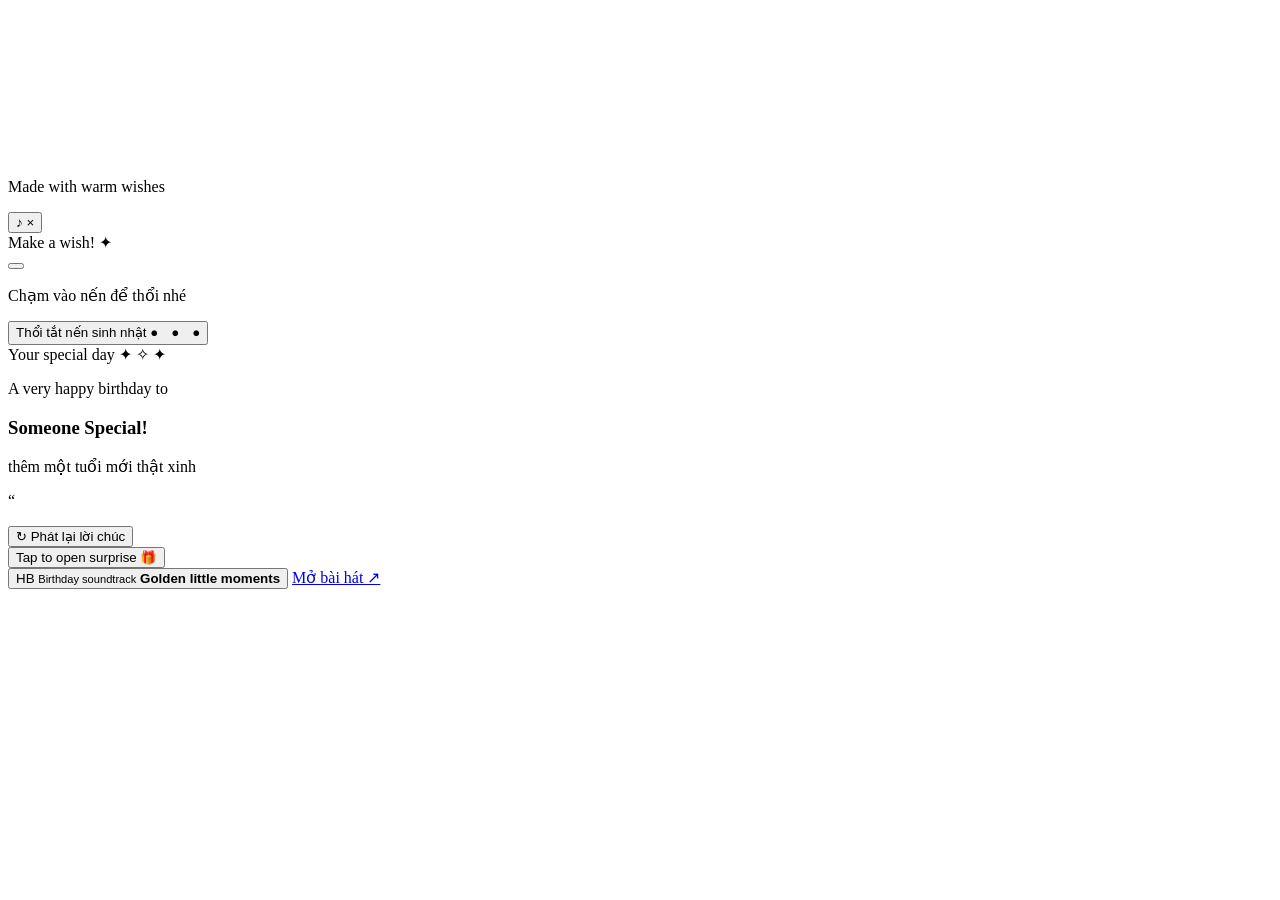
==== birthday.html @ 2ec8ee48 "feat: add configurable birthday card shell" ====
<!DOCTYPE html>
<html lang="vi">
<head>
  <meta charset="UTF-8">
  <meta name="viewport" content="width=device-width, initial-scale=1.0">
  <meta name="theme-color" content="#fff3d6">
  <meta name="description" content="Một tấm thiệp sinh nhật tương tác dành cho người thật đặc biệt.">
  <title>A little birthday magic</title>
  <link rel="preconnect" href="https://fonts.googleapis.com">
  <link rel="preconnect" href="https://fonts.gstatic.com" crossorigin>
  <link href="https://fonts.googleapis.com/css2?family=Caveat:wght@500;600;700&family=Madimi+One&family=Outfit:wght@400;500;600;700&display=swap" rel="stylesheet">
  <link rel="stylesheet" href="birthday.css">
</head>
<body>
  <canvas id="celebration-canvas" aria-hidden="true"></canvas>

  <header class="page-tools" aria-label="Birthday card controls">
    <p class="tiny-note">Made with warm wishes</p>
    <button class="icon-button" id="sound-toggle" type="button" aria-label="Mute sounds" aria-pressed="false">
      <span class="sound-on" aria-hidden="true">♪</span>
      <span class="sound-off" aria-hidden="true">×</span>
    </button>
  </header>

  <main class="birthday-page" aria-labelledby="birthday-title">
    <article class="birthday-card" id="birthday-card">
      <section class="memory-lane" aria-label="Birthday memories">
        <div class="sticker-wrap" aria-hidden="true">
          <span class="retro-sticker">Make a wish!</span>
          <span class="sticker-spark">✦</span>
        </div>

        <button class="polaroid-stack" id="polaroid-stack" type="button" aria-label="Fan out the memory photos" aria-expanded="false"></button>

        <div class="cake-zone">
          <p class="cake-hint">Chạm vào nến để thổi nhé</p>
          <button class="cake-button" id="cake-button" type="button" aria-pressed="false">
            <span class="sr-only">Thổi tắt nến sinh nhật</span>
            <span class="cake" aria-hidden="true">
              <span class="candle"><span class="flame"></span><span class="smoke"></span></span>
              <span class="cake-top"><i></i><i></i><i></i><i></i><i></i></span>
              <span class="cake-base"><span class="cake-dots">●　●　●</span></span>
              <span class="cake-plate"></span>
            </span>
          </button>
        </div>
      </section>

      <section class="message-lane" aria-label="Birthday message">
        <div class="message-topline">
          <span class="date-chip" id="birthday-date">Your special day</span>
          <span class="mini-stars" aria-hidden="true">✦ ✧ ✦</span>
        </div>

        <header class="birthday-heading">
          <p class="birthday-kicker">A very happy birthday to</p>
          <h1 id="birthday-title"><span id="recipient-name">Someone Special</span><span class="title-burst" aria-hidden="true">!</span></h1>
          <p class="birthday-meta" id="birthday-meta">thêm một tuổi mới thật xinh</p>
        </header>

        <section class="wish-box" aria-label="Birthday wish">
          <span class="quote-mark" aria-hidden="true">“</span>
          <p id="wish-text" aria-live="polite"></p>
          <button class="replay-button" id="replay-wish" type="button">
            <span aria-hidden="true">↻</span> Phát lại lời chúc
          </button>
        </section>

        <div class="party-actions">
          <button class="surprise-button" id="surprise-button" type="button">
            <span>Tap to open surprise</span>
            <span aria-hidden="true">🎁</span>
          </button>

          <section class="vinyl-player" aria-label="Birthday soundtrack">
            <button class="vinyl-button" id="vinyl-toggle" type="button" aria-label="Play birthday soundtrack" aria-pressed="false">
              <span class="vinyl" aria-hidden="true"><span class="vinyl-label">HB</span></span>
              <span class="track-info">
                <small>Birthday soundtrack</small>
                <strong id="music-title">Golden little moments</strong>
              </span>
              <span class="equalizer" aria-hidden="true"><i></i><i></i><i></i><i></i></span>
            </button>
            <a class="music-link" id="music-link" href="#" target="_blank" rel="noopener noreferrer">Mở bài hát ↗</a>
          </section>
        </div>
      </section>
    </article>
  </main>

  <dialog class="surprise-dialog" id="envelope-dialog" aria-labelledby="secret-title">
    <div class="dialog-shell">
      <button class="dialog-close" id="close-surprise" type="button" aria-label="Close surprise">×</button>
      <p class="dialog-kicker">A tiny secret for you</p>
      <h2 id="secret-title">Có thư gửi bạn nè!</h2>
      <button class="envelope" id="envelope" type="button" aria-expanded="false">
        <span class="envelope-back" aria-hidden="true"></span>
        <span class="letter">
          <strong>Dear you,</strong>
          <span id="secret-message"></span>
          <em>With all the warm wishes ♡</em>
        </span>
        <span class="envelope-front" aria-hidden="true"></span>
        <span class="envelope-flap" aria-hidden="true"></span>
        <span class="wax-seal" aria-hidden="true">♡</span>
      </button>
      <p class="envelope-hint">Chạm vào phong bì để mở thư</p>
    </div>
  </dialog>

  <noscript>Thiệp cần JavaScript để mở các điều bất ngờ.</noscript>
  <script type="module" src="birthday.js"></script>
</body>
</html>
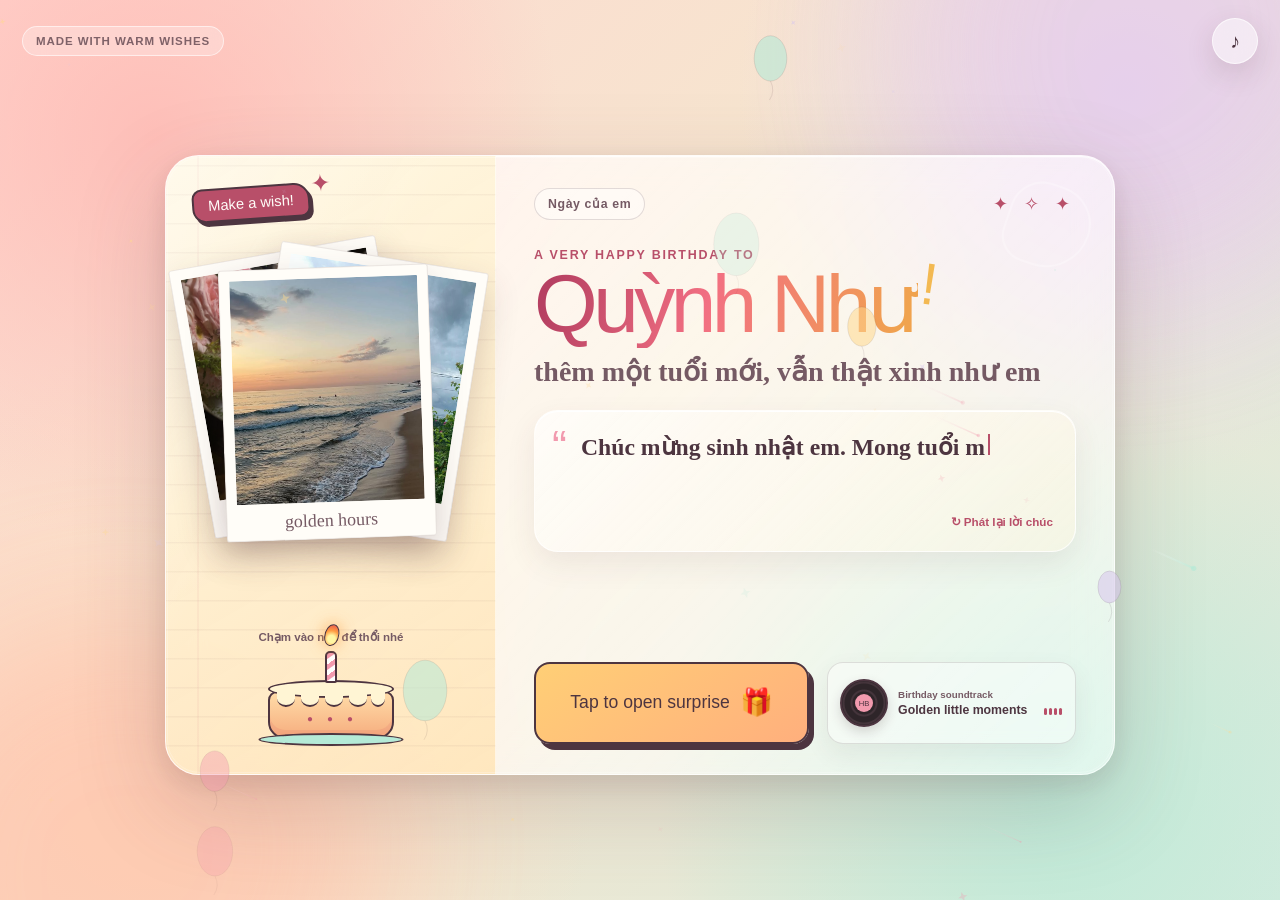
==== commit 1515dfc2: "feat: personalize birthday letter for Quynh Nhu" ====
--- a/birthday.html
+++ b/birthday.html
@@ -92,13 +92,13 @@
     <div class="dialog-shell">
       <button class="dialog-close" id="close-surprise" type="button" aria-label="Close surprise">×</button>
       <p class="dialog-kicker">A tiny secret for you</p>
-      <h2 id="secret-title">Có thư gửi bạn nè!</h2>
+      <h2 id="secret-title">Có thư anh gửi em nè!</h2>
       <button class="envelope" id="envelope" type="button" aria-expanded="false">
         <span class="envelope-back" aria-hidden="true"></span>
         <span class="letter">
-          <strong>Dear you,</strong>
+          <strong id="letter-greeting">Quỳnh Như à,</strong>
           <span id="secret-message"></span>
-          <em>With all the warm wishes ♡</em>
+          <em id="sender-signature">Thương em, GQuoc ♡</em>
         </span>
         <span class="envelope-front" aria-hidden="true"></span>
         <span class="envelope-flap" aria-hidden="true"></span>
--- a/birthday.css
+++ b/birthday.css
@@ -0,0 +1,1271 @@
+/* Astryx-inspired semantic roles, tuned to a Cultured Butter material language. */
+:root {
+  color-scheme: light;
+  --color-canvas: #fff4df;
+  --color-surface: #fff9ef;
+  --color-surface-strong: #fffdf8;
+  --color-butter: #ffd88d;
+  --color-butter-deep: #f3b952;
+  --color-apricot: #ffb787;
+  --color-strawberry: #f29aae;
+  --color-berry: #b84f69;
+  --color-lavender: #d9c9ec;
+  --color-mint: #b5ead7;
+  --color-cocoa: #4d3540;
+  --color-cocoa-soft: #755a64;
+  --color-glass: rgb(255 255 255 / 42%);
+  --color-line: rgb(255 255 255 / 66%);
+  --shadow-card: 0 30px 90px rgb(103 68 73 / 22%), 0 8px 24px rgb(87 56 63 / 12%);
+  --shadow-comic: 5px 6px 0 var(--color-cocoa);
+  --radius-card: 34px;
+  --radius-panel: 24px;
+  --radius-control: 16px;
+  --font-display: 'Madimi One', 'Trebuchet MS', sans-serif;
+  --font-body: 'Outfit', 'Trebuchet MS', sans-serif;
+  --font-hand: 'Caveat', 'Segoe Print', cursive;
+}
+
+* {
+  box-sizing: border-box;
+}
+
+html {
+  min-width: 320px;
+  min-height: 100%;
+}
+
+body {
+  min-width: 320px;
+  min-height: 100dvh;
+  margin: 0;
+  overflow-x: hidden;
+  color: var(--color-cocoa);
+  font-family: var(--font-body);
+  background:
+    radial-gradient(circle at 12% 15%, rgb(255 183 178 / 78%), transparent 30%),
+    radial-gradient(circle at 88% 10%, rgb(226 212 240 / 88%), transparent 28%),
+    radial-gradient(circle at 82% 88%, rgb(181 234 215 / 78%), transparent 30%),
+    radial-gradient(circle at 12% 88%, rgb(255 218 193 / 96%), transparent 32%),
+    linear-gradient(135deg, #ffd7d0, #f5e7cf 48%, #d8ebdf);
+  background-attachment: fixed;
+}
+
+body::before,
+body::after {
+  content: '';
+  position: fixed;
+  z-index: -2;
+  width: 40vw;
+  aspect-ratio: 1;
+  border-radius: 48% 52% 60% 40% / 48% 42% 58% 52%;
+  filter: blur(70px);
+  opacity: .45;
+  pointer-events: none;
+  animation: aurora-drift 16s ease-in-out infinite alternate;
+}
+
+body::before {
+  top: -16vw;
+  right: -10vw;
+  background: #e8c8ea;
+}
+
+body::after {
+  bottom: -18vw;
+  left: -10vw;
+  background: #ffb8a1;
+  animation-delay: -7s;
+}
+
+button,
+a {
+  -webkit-tap-highlight-color: transparent;
+}
+
+button {
+  color: inherit;
+  font: inherit;
+}
+
+button:focus-visible,
+a:focus-visible {
+  outline: 3px solid var(--color-berry);
+  outline-offset: 4px;
+}
+
+.sr-only {
+  position: absolute;
+  width: 1px;
+  height: 1px;
+  padding: 0;
+  margin: -1px;
+  overflow: hidden;
+  clip: rect(0, 0, 0, 0);
+  white-space: nowrap;
+  border: 0;
+}
+
+#celebration-canvas {
+  position: fixed;
+  inset: 0;
+  z-index: 5;
+  width: 100%;
+  height: 100%;
+  pointer-events: none;
+}
+
+.page-tools {
+  position: fixed;
+  top: max(18px, env(safe-area-inset-top));
+  right: max(22px, env(safe-area-inset-right));
+  left: max(22px, env(safe-area-inset-left));
+  z-index: 10;
+  display: flex;
+  align-items: center;
+  justify-content: space-between;
+  pointer-events: none;
+}
+
+.tiny-note {
+  margin: 0;
+  padding: 8px 13px;
+  border: 1px solid rgb(255 255 255 / 58%);
+  border-radius: 999px;
+  color: rgb(77 53 64 / 72%);
+  font-size: .72rem;
+  font-weight: 700;
+  letter-spacing: .08em;
+  text-transform: uppercase;
+  background: rgb(255 255 255 / 26%);
+  backdrop-filter: blur(12px);
+}
+
+.icon-button {
+  position: relative;
+  display: grid;
+  width: 46px;
+  height: 46px;
+  padding: 0;
+  border: 1px solid rgb(255 255 255 / 68%);
+  border-radius: 50%;
+  place-items: center;
+  color: var(--color-cocoa);
+  font-family: var(--font-display);
+  font-size: 1.25rem;
+  cursor: pointer;
+  pointer-events: auto;
+  background: rgb(255 255 255 / 50%);
+  box-shadow: 0 10px 28px rgb(85 54 61 / 15%);
+  backdrop-filter: blur(15px);
+  transition: transform .25s ease, background-color .25s ease;
+}
+
+.icon-button:hover {
+  transform: translateY(-2px) rotate(5deg);
+  background: rgb(255 255 255 / 72%);
+}
+
+.sound-off {
+  display: none;
+}
+
+.icon-button[aria-pressed='true'] .sound-on {
+  display: none;
+}
+
+.icon-button[aria-pressed='true'] .sound-off {
+  display: inline;
+}
+
+.birthday-page {
+  position: relative;
+  z-index: 2;
+  display: grid;
+  min-height: 100dvh;
+  padding: 76px 24px 46px;
+  place-items: center;
+  perspective: 1400px;
+}
+
+.birthday-card {
+  --tilt-x: 0deg;
+  --tilt-y: 0deg;
+  position: relative;
+  display: grid;
+  grid-template-columns: 330px minmax(0, 1fr);
+  width: min(950px, 100%);
+  min-height: 620px;
+  overflow: hidden;
+  border: 1px solid var(--color-line);
+  border-radius: var(--radius-card);
+  background:
+    linear-gradient(135deg, rgb(255 255 255 / 54%), rgb(255 255 255 / 22%)),
+    var(--color-glass);
+  box-shadow: var(--shadow-card), inset 0 1px 0 rgb(255 255 255 / 78%);
+  transform: rotateX(var(--tilt-x)) rotateY(var(--tilt-y));
+  transform-style: preserve-3d;
+  backdrop-filter: blur(18px) saturate(130%);
+  transition: transform .18s ease-out, box-shadow .3s ease;
+}
+
+.birthday-card::after {
+  content: '';
+  position: absolute;
+  inset: 1px;
+  z-index: 8;
+  border: 1px solid rgb(255 255 255 / 24%);
+  border-radius: calc(var(--radius-card) - 1px);
+  pointer-events: none;
+}
+
+.memory-lane {
+  position: relative;
+  display: flex;
+  min-width: 0;
+  padding: 30px 26px 22px;
+  align-items: center;
+  flex-direction: column;
+  background:
+    linear-gradient(90deg, transparent 31px, rgb(201 93 113 / 12%) 32px, transparent 33px),
+    repeating-linear-gradient(0deg, rgb(255 255 255 / 0%) 0 27px, rgb(149 108 102 / 7%) 28px 29px),
+    linear-gradient(150deg, rgb(255 248 225 / 90%), rgb(255 226 177 / 76%));
+  box-shadow: inset -1px 0 0 rgb(255 255 255 / 58%);
+}
+
+.memory-lane::after {
+  content: '';
+  position: absolute;
+  inset: 0;
+  background: linear-gradient(120deg, rgb(255 255 255 / 32%), transparent 42%);
+  pointer-events: none;
+}
+
+.sticker-wrap {
+  position: relative;
+  z-index: 3;
+  margin: 0 auto 14px 0;
+  transform: rotate(-4deg);
+}
+
+.retro-sticker {
+  display: inline-block;
+  padding: 8px 14px 7px;
+  border: 2px solid var(--color-cocoa);
+  border-radius: 10px 16px 9px 14px;
+  color: #fffdf8;
+  font-family: var(--font-display);
+  font-size: .92rem;
+  line-height: 1;
+  background: var(--color-berry);
+  box-shadow: 3px 4px 0 var(--color-cocoa);
+}
+
+.sticker-spark {
+  position: absolute;
+  top: -12px;
+  right: -22px;
+  color: var(--color-berry);
+  font-size: 1.5rem;
+  animation: sparkle-spin 3.4s ease-in-out infinite;
+}
+
+.polaroid-stack {
+  position: relative;
+  z-index: 2;
+  display: block;
+  width: 100%;
+  height: 330px;
+  padding: 0;
+  border: 0;
+  cursor: pointer;
+  background: transparent;
+  isolation: isolate;
+}
+
+.polaroid {
+  position: absolute;
+  top: 15px;
+  left: 50%;
+  width: 210px;
+  height: 272px;
+  padding: 10px 10px 36px;
+  border: 1px solid rgb(95 69 66 / 12%);
+  border-radius: 3px;
+  background: #fffdf8;
+  box-shadow: 0 15px 35px rgb(87 56 63 / 24%);
+  transform-origin: 50% 95%;
+  transition: transform .55s cubic-bezier(.2, .8, .2, 1), box-shadow .35s ease;
+}
+
+.polaroid:nth-child(1) {
+  z-index: 1;
+  transform: translateX(-57%) rotate(-10deg);
+}
+
+.polaroid:nth-child(2) {
+  z-index: 2;
+  transform: translateX(-43%) rotate(9deg) translateY(5px);
+}
+
+.polaroid:nth-child(3) {
+  z-index: 3;
+  transform: translateX(-50%) rotate(-2deg) translateY(18px);
+}
+
+.polaroid-stack:hover .polaroid:nth-child(1),
+.polaroid-stack.is-expanded .polaroid:nth-child(1) {
+  transform: translateX(-80%) rotate(-16deg) translateY(6px);
+}
+
+.polaroid-stack:hover .polaroid:nth-child(2),
+.polaroid-stack.is-expanded .polaroid:nth-child(2) {
+  transform: translateX(-20%) rotate(14deg) translateY(2px);
+}
+
+.polaroid-stack:hover .polaroid:nth-child(3),
+.polaroid-stack.is-expanded .polaroid:nth-child(3) {
+  transform: translateX(-50%) rotate(0deg) translateY(32px);
+  box-shadow: 0 22px 42px rgb(87 56 63 / 28%);
+}
+
+.polaroid img,
+.polaroid-fallback {
+  display: block;
+  width: 100%;
+  height: 100%;
+  border-radius: 1px;
+  object-fit: cover;
+}
+
+.polaroid-fallback {
+  display: grid;
+  padding: 24px;
+  place-items: center;
+  color: var(--color-cocoa-soft);
+  font-family: var(--font-hand);
+  font-size: 1.35rem;
+  text-align: center;
+  background:
+    radial-gradient(circle at 35% 30%, rgb(255 255 255 / 70%), transparent 25%),
+    linear-gradient(145deg, var(--color-strawberry), var(--color-butter));
+}
+
+.polaroid-caption {
+  position: absolute;
+  right: 10px;
+  bottom: 8px;
+  left: 10px;
+  overflow: hidden;
+  color: var(--color-cocoa-soft);
+  font-family: var(--font-hand);
+  font-size: 1.12rem;
+  line-height: 1;
+  text-align: center;
+  text-overflow: ellipsis;
+  white-space: nowrap;
+}
+
+.cake-zone {
+  position: relative;
+  z-index: 3;
+  display: flex;
+  width: 100%;
+  margin-top: auto;
+  align-items: center;
+  justify-content: center;
+  flex-direction: column;
+}
+
+.cake-hint {
+  margin: 0 0 3px;
+  color: var(--color-cocoa-soft);
+  font-size: .72rem;
+  font-weight: 600;
+}
+
+.cake-button {
+  width: 146px;
+  height: 105px;
+  padding: 0;
+  border: 0;
+  cursor: pointer;
+  background: transparent;
+  transition: transform .25s cubic-bezier(.2, .9, .3, 1.4);
+}
+
+.cake-button:hover {
+  transform: translateY(-3px) scale(1.03);
+}
+
+.cake {
+  position: relative;
+  display: block;
+  width: 146px;
+  height: 105px;
+}
+
+.cake-base,
+.cake-top,
+.cake-plate,
+.candle {
+  position: absolute;
+  left: 50%;
+  transform: translateX(-50%);
+}
+
+.cake-base {
+  bottom: 13px;
+  width: 126px;
+  height: 48px;
+  border: 2px solid var(--color-cocoa);
+  border-radius: 9px 9px 17px 17px;
+  background: linear-gradient(180deg, #ffdca8, #f6ad7e);
+  box-shadow: inset 0 -7px 0 rgb(221 112 107 / 18%);
+}
+
+.cake-top {
+  bottom: 54px;
+  z-index: 2;
+  width: 126px;
+  height: 18px;
+  border: 2px solid var(--color-cocoa);
+  border-radius: 50%;
+  background: #fff5d4;
+}
+
+.cake-top i {
+  position: absolute;
+  top: 8px;
+  width: 18px;
+  height: 17px;
+  border-bottom: 2px solid var(--color-cocoa);
+  border-radius: 0 0 50% 50%;
+  background: #fff5d4;
+}
+
+.cake-top i:nth-child(1) { left: 7px; }
+.cake-top i:nth-child(2) { left: 31px; }
+.cake-top i:nth-child(3) { left: 55px; }
+.cake-top i:nth-child(4) { left: 79px; }
+.cake-top i:nth-child(5) { left: 101px; width: 14px; }
+
+.cake-dots {
+  position: absolute;
+  inset: 19px 8px 0;
+  color: var(--color-berry);
+  font-size: .62rem;
+  letter-spacing: .2em;
+  text-align: center;
+}
+
+.cake-plate {
+  bottom: 6px;
+  width: 145px;
+  height: 13px;
+  border: 2px solid var(--color-cocoa);
+  border-radius: 50%;
+  background: var(--color-mint);
+}
+
+.candle {
+  bottom: 69px;
+  z-index: 4;
+  width: 12px;
+  height: 32px;
+  border: 2px solid var(--color-cocoa);
+  border-radius: 5px 5px 2px 2px;
+  background: repeating-linear-gradient(-35deg, #fff 0 4px, var(--color-strawberry) 5px 9px);
+}
+
+.flame {
+  position: absolute;
+  bottom: 35px;
+  left: 50%;
+  width: 15px;
+  height: 22px;
+  border: 1.5px solid var(--color-cocoa);
+  border-radius: 70% 45% 65% 45%;
+  background: radial-gradient(circle at 50% 70%, #fff6a4 0 24%, #ff9d42 54%, #e9524f 100%);
+  box-shadow: 0 0 16px rgb(255 161 65 / 80%);
+  transform: translateX(-50%) rotate(4deg);
+  transform-origin: 50% 100%;
+  animation: flame-flicker .7s ease-in-out infinite alternate;
+}
+
+.smoke {
+  position: absolute;
+  bottom: 38px;
+  left: 50%;
+  width: 8px;
+  height: 8px;
+  border: 2px solid rgb(101 83 92 / 42%);
+  border-right-color: transparent;
+  border-bottom-color: transparent;
+  border-radius: 50%;
+  opacity: 0;
+  transform: translateX(-50%);
+}
+
+.cake-button.is-extinguished .flame {
+  opacity: 0;
+  transform: translateX(-50%) translateY(-4px) scale(.2);
+  transition: opacity .2s ease, transform .2s ease;
+}
+
+.cake-button.is-extinguished .smoke {
+  animation: smoke-rise 2.2s ease-out forwards;
+}
+
+.message-lane {
+  position: relative;
+  display: flex;
+  min-width: 0;
+  padding: 32px 38px 30px;
+  flex-direction: column;
+}
+
+.message-lane::before {
+  content: '';
+  position: absolute;
+  top: 28px;
+  right: 24px;
+  width: 80px;
+  height: 80px;
+  border: 2px solid rgb(255 255 255 / 26%);
+  border-radius: 46% 54% 63% 37%;
+  transform: rotate(19deg);
+}
+
+.message-topline {
+  position: relative;
+  z-index: 1;
+  display: flex;
+  align-items: center;
+  justify-content: space-between;
+  gap: 12px;
+}
+
+.date-chip {
+  display: inline-flex;
+  min-height: 32px;
+  padding: 7px 13px;
+  align-items: center;
+  border: 1px solid rgb(77 53 64 / 16%);
+  border-radius: 999px;
+  color: var(--color-cocoa-soft);
+  font-size: .77rem;
+  font-weight: 700;
+  letter-spacing: .05em;
+  background: rgb(255 255 255 / 42%);
+}
+
+.mini-stars {
+  color: var(--color-berry);
+  font-size: 1.1rem;
+  letter-spacing: .32em;
+}
+
+.birthday-heading {
+  position: relative;
+  z-index: 1;
+  margin-top: 28px;
+}
+
+.birthday-kicker {
+  margin: 0 0 4px;
+  color: var(--color-berry);
+  font-size: .78rem;
+  font-weight: 800;
+  letter-spacing: .14em;
+  text-transform: uppercase;
+}
+
+.birthday-heading h1 {
+  display: flex;
+  max-width: 100%;
+  margin: 0;
+  align-items: flex-start;
+  color: var(--color-berry);
+  font-family: var(--font-display);
+  font-size: clamp(3rem, 6.4vw, 5.15rem);
+  font-weight: 400;
+  letter-spacing: -.055em;
+  line-height: .92;
+}
+
+#recipient-name {
+  display: inline-block;
+  padding: 0 .05em .08em 0;
+  overflow-wrap: anywhere;
+  background: linear-gradient(105deg, #b64062 5%, #f26f82 45%, #f0a34e 95%);
+  -webkit-background-clip: text;
+  background-clip: text;
+  color: transparent;
+}
+
+.title-burst {
+  display: inline-block;
+  margin: -.15em 0 0 .04em;
+  color: var(--color-butter-deep);
+  font-size: .72em;
+  transform: rotate(8deg);
+}
+
+.birthday-meta {
+  margin: 7px 0 0;
+  color: var(--color-cocoa-soft);
+  font-family: var(--font-hand);
+  font-size: clamp(1.35rem, 2.5vw, 1.75rem);
+  font-weight: 600;
+}
+
+.wish-box {
+  position: relative;
+  display: flex;
+  min-height: 142px;
+  margin-top: 22px;
+  padding: 21px 22px 17px 46px;
+  align-items: flex-start;
+  flex-direction: column;
+  border: 1px solid rgb(255 255 255 / 72%);
+  border-radius: var(--radius-panel);
+  background:
+    linear-gradient(135deg, rgb(255 255 255 / 62%), rgb(255 244 218 / 40%));
+  box-shadow: inset 0 1px 0 #fff, 0 12px 30px rgb(86 54 62 / 9%);
+}
+
+.quote-mark {
+  position: absolute;
+  top: 13px;
+  left: 17px;
+  color: var(--color-strawberry);
+  font-family: var(--font-display);
+  font-size: 2.8rem;
+  line-height: 1;
+}
+
+#wish-text {
+  min-height: 60px;
+  margin: 0;
+  color: var(--color-cocoa);
+  font-family: var(--font-hand);
+  font-size: clamp(1.18rem, 2.2vw, 1.48rem);
+  font-weight: 600;
+  line-height: 1.28;
+}
+
+#wish-text.is-typing::after {
+  content: '';
+  display: inline-block;
+  width: 2px;
+  height: .9em;
+  margin-left: 3px;
+  background: var(--color-berry);
+  animation: cursor-blink .8s steps(1) infinite;
+}
+
+.replay-button {
+  margin: auto 0 0 auto;
+  padding: 5px 0;
+  border: 0;
+  color: var(--color-berry);
+  font-size: .73rem;
+  font-weight: 800;
+  cursor: pointer;
+  background: transparent;
+}
+
+.replay-button:hover {
+  text-decoration: underline;
+  text-underline-offset: 3px;
+}
+
+.party-actions {
+  display: grid;
+  grid-template-columns: 1.05fr .95fr;
+  margin-top: auto;
+  padding-top: 22px;
+  align-items: stretch;
+  gap: 18px;
+}
+
+.surprise-button {
+  display: flex;
+  min-height: 82px;
+  padding: 15px 18px;
+  align-items: center;
+  justify-content: center;
+  border: 2px solid var(--color-cocoa);
+  border-radius: var(--radius-control);
+  color: var(--color-cocoa);
+  font-family: var(--font-display);
+  font-size: clamp(.94rem, 1.8vw, 1.1rem);
+  line-height: 1.1;
+  text-align: left;
+  cursor: pointer;
+  background: linear-gradient(145deg, #ffcf76, #ffaf7d);
+  box-shadow: var(--shadow-comic);
+  transform: translate(0, 0);
+  transition: transform .18s ease, box-shadow .18s ease, filter .18s ease;
+  gap: 10px;
+}
+
+.surprise-button span:last-child {
+  font-size: 1.65rem;
+  transition: transform .25s ease;
+}
+
+.surprise-button:hover {
+  filter: saturate(1.08);
+  transform: translate(-1px, -2px) rotate(-1deg);
+  box-shadow: 7px 8px 0 var(--color-cocoa);
+}
+
+.surprise-button:hover span:last-child {
+  transform: rotate(9deg) scale(1.12);
+}
+
+.surprise-button:active {
+  transform: translate(5px, 6px);
+  box-shadow: 0 0 0 var(--color-cocoa);
+}
+
+.vinyl-player {
+  position: relative;
+  min-width: 0;
+}
+
+.vinyl-button {
+  display: grid;
+  width: 100%;
+  min-height: 82px;
+  padding: 10px 12px;
+  align-items: center;
+  grid-template-columns: 48px minmax(0, 1fr) 20px;
+  border: 1px solid rgb(77 53 64 / 15%);
+  border-radius: var(--radius-control);
+  text-align: left;
+  cursor: pointer;
+  background: rgb(255 255 255 / 42%);
+  box-shadow: 0 10px 25px rgb(77 53 64 / 8%);
+  gap: 10px;
+  transition: transform .2s ease, background-color .2s ease;
+}
+
+.vinyl-button:hover {
+  transform: translateY(-2px);
+  background: rgb(255 255 255 / 60%);
+}
+
+.vinyl {
+  position: relative;
+  display: grid;
+  width: 48px;
+  height: 48px;
+  border: 2px solid var(--color-cocoa);
+  border-radius: 50%;
+  place-items: center;
+  background:
+    repeating-radial-gradient(circle, #2e2529 0 3px, #44343b 4px 5px, #2e2529 6px 8px);
+  box-shadow: 0 5px 12px rgb(64 41 49 / 18%);
+}
+
+.vinyl-label {
+  display: grid;
+  width: 18px;
+  height: 18px;
+  border-radius: 50%;
+  place-items: center;
+  color: var(--color-cocoa);
+  font-family: var(--font-display);
+  font-size: .48rem;
+  background: var(--color-strawberry);
+}
+
+.vinyl-button[aria-pressed='true'] .vinyl {
+  animation: vinyl-spin 2.3s linear infinite;
+}
+
+.track-info {
+  display: block;
+  min-width: 0;
+}
+
+.track-info small,
+.track-info strong {
+  display: block;
+  overflow: hidden;
+  text-overflow: ellipsis;
+  white-space: nowrap;
+}
+
+.track-info small {
+  color: var(--color-cocoa-soft);
+  font-size: .61rem;
+  font-weight: 700;
+}
+
+.track-info strong {
+  margin-top: 3px;
+  font-size: .77rem;
+}
+
+.equalizer {
+  display: flex;
+  height: 23px;
+  align-items: flex-end;
+  justify-content: center;
+  gap: 2px;
+}
+
+.equalizer i {
+  width: 3px;
+  height: 7px;
+  border-radius: 3px;
+  background: var(--color-berry);
+}
+
+.vinyl-button[aria-pressed='true'] .equalizer i {
+  animation: equalizer-bounce .75s ease-in-out infinite alternate;
+}
+
+.vinyl-button[aria-pressed='true'] .equalizer i:nth-child(2) { animation-delay: -.2s; }
+.vinyl-button[aria-pressed='true'] .equalizer i:nth-child(3) { animation-delay: -.5s; }
+.vinyl-button[aria-pressed='true'] .equalizer i:nth-child(4) { animation-delay: -.35s; }
+
+.music-link {
+  position: absolute;
+  right: 9px;
+  bottom: -19px;
+  color: var(--color-berry);
+  font-size: .65rem;
+  font-weight: 700;
+  text-decoration: none;
+}
+
+.music-link:hover {
+  text-decoration: underline;
+  text-underline-offset: 3px;
+}
+
+.music-link[hidden] {
+  display: none;
+}
+
+.surprise-dialog {
+  width: min(610px, calc(100% - 28px));
+  max-height: calc(100dvh - 28px);
+  padding: 0;
+  overflow: visible;
+  border: 1px solid rgb(255 255 255 / 72%);
+  border-radius: 30px;
+  color: var(--color-cocoa);
+  background: rgb(255 249 238 / 90%);
+  box-shadow: 0 30px 110px rgb(62 38 49 / 34%);
+  backdrop-filter: blur(20px) saturate(120%);
+}
+
+.surprise-dialog[open] {
+  animation: dialog-in .45s cubic-bezier(.16, 1, .3, 1);
+}
+
+.surprise-dialog::backdrop {
+  background:
+    radial-gradient(circle at 50% 50%, rgb(255 214 171 / 34%), transparent 45%),
+    rgb(60 37 48 / 38%);
+  backdrop-filter: blur(8px);
+}
+
+.dialog-shell {
+  position: relative;
+  display: flex;
+  min-height: 530px;
+  padding: 35px 28px 28px;
+  align-items: center;
+  flex-direction: column;
+  overflow: hidden;
+  border-radius: inherit;
+  background:
+    radial-gradient(circle at 20% 20%, rgb(255 183 178 / 38%), transparent 28%),
+    radial-gradient(circle at 84% 82%, rgb(181 234 215 / 42%), transparent 30%);
+}
+
+.dialog-shell::before {
+  content: '';
+  position: absolute;
+  inset: 14px;
+  border: 1px dashed rgb(77 53 64 / 18%);
+  border-radius: 23px;
+  pointer-events: none;
+}
+
+.dialog-close {
+  position: absolute;
+  top: 17px;
+  right: 17px;
+  z-index: 8;
+  display: grid;
+  width: 38px;
+  height: 38px;
+  padding: 0 0 2px;
+  border: 1px solid rgb(77 53 64 / 16%);
+  border-radius: 50%;
+  place-items: center;
+  color: var(--color-cocoa);
+  font-size: 1.45rem;
+  line-height: 1;
+  cursor: pointer;
+  background: rgb(255 255 255 / 52%);
+}
+
+.dialog-kicker {
+  position: relative;
+  z-index: 1;
+  margin: 0;
+  color: var(--color-berry);
+  font-size: .72rem;
+  font-weight: 800;
+  letter-spacing: .14em;
+  text-transform: uppercase;
+}
+
+.dialog-shell h2 {
+  position: relative;
+  z-index: 1;
+  margin: 5px 0 12px;
+  font-family: var(--font-display);
+  font-size: clamp(1.8rem, 5vw, 2.6rem);
+  font-weight: 400;
+}
+
+.envelope {
+  position: relative;
+  z-index: 2;
+  width: min(400px, 88vw);
+  height: 285px;
+  margin-top: 14px;
+  padding: 0;
+  border: 0;
+  cursor: pointer;
+  background: transparent;
+  perspective: 1000px;
+}
+
+.envelope-back,
+.envelope-front,
+.envelope-flap {
+  position: absolute;
+  right: 0;
+  bottom: 0;
+  left: 0;
+  height: 205px;
+  border: 2px solid var(--color-cocoa);
+}
+
+.envelope-back {
+  border-radius: 10px;
+  background: #eaa66f;
+}
+
+.envelope-front {
+  z-index: 4;
+  border-radius: 0 0 10px 10px;
+  clip-path: polygon(0 20%, 50% 65%, 100% 20%, 100% 100%, 0 100%);
+  background: linear-gradient(145deg, #f6bd82, #de8e64);
+}
+
+.envelope-flap {
+  bottom: 2px;
+  z-index: 5;
+  height: 203px;
+  border-radius: 10px 10px 0 0;
+  clip-path: polygon(0 0, 100% 0, 50% 67%);
+  background: #f8ca91;
+  transform-origin: 50% 0;
+  transition: transform .75s cubic-bezier(.2, .7, .2, 1), z-index 0s .2s;
+}
+
+.wax-seal {
+  position: absolute;
+  bottom: 64px;
+  left: 50%;
+  z-index: 7;
+  display: grid;
+  width: 48px;
+  height: 48px;
+  border: 2px solid var(--color-cocoa);
+  border-radius: 47% 53% 46% 54%;
+  place-items: center;
+  color: #fff7ed;
+  font-size: 1.2rem;
+  background: var(--color-berry);
+  box-shadow: 0 4px 0 rgb(93 43 57 / 40%);
+  transform: translateX(-50%) rotate(-6deg);
+  transition: opacity .25s ease, transform .35s ease;
+}
+
+.letter {
+  position: absolute;
+  right: 28px;
+  bottom: 24px;
+  left: 28px;
+  z-index: 3;
+  display: flex;
+  height: 226px;
+  padding: 25px 27px 20px;
+  align-items: flex-start;
+  flex-direction: column;
+  border: 1px solid rgb(111 78 68 / 18%);
+  border-radius: 7px;
+  color: var(--color-cocoa);
+  text-align: left;
+  background:
+    repeating-linear-gradient(0deg, transparent 0 27px, rgb(122 101 91 / 8%) 28px 29px),
+    #fffaf0;
+  box-shadow: 0 6px 24px rgb(76 49 55 / 18%);
+  transition: transform .85s cubic-bezier(.2, .8, .2, 1);
+}
+
+.letter strong {
+  font-family: var(--font-hand);
+  font-size: 1.35rem;
+}
+
+.letter span {
+  margin-top: 7px;
+  font-family: var(--font-hand);
+  font-size: clamp(1.05rem, 3.2vw, 1.28rem);
+  font-weight: 600;
+  line-height: 1.2;
+}
+
+.letter em {
+  margin: auto 0 0 auto;
+  color: var(--color-berry);
+  font-family: var(--font-hand);
+  font-size: 1.05rem;
+}
+
+.envelope.is-open .envelope-flap {
+  z-index: 1;
+  transform: rotateX(180deg);
+  transition: transform .75s cubic-bezier(.2, .7, .2, 1), z-index 0s .35s;
+}
+
+.envelope.is-open .letter {
+  transform: translateY(-94px);
+}
+
+.envelope.is-open .wax-seal {
+  opacity: 0;
+  transform: translateX(-50%) rotate(20deg) scale(.55);
+}
+
+.envelope-hint {
+  position: relative;
+  z-index: 2;
+  margin: 14px 0 0;
+  color: var(--color-cocoa-soft);
+  font-size: .76rem;
+  font-weight: 600;
+}
+
+noscript {
+  position: fixed;
+  right: 20px;
+  bottom: 20px;
+  left: 20px;
+  z-index: 20;
+  padding: 14px;
+  border-radius: 12px;
+  text-align: center;
+  background: #fff;
+}
+
+@keyframes aurora-drift {
+  to { transform: translate3d(5vw, 5vh, 0) rotate(12deg) scale(1.1); }
+}
+
+@keyframes sparkle-spin {
+  50% { transform: rotate(90deg) scale(1.18); }
+}
+
+@keyframes flame-flicker {
+  0% { transform: translateX(-50%) rotate(-6deg) scaleY(.92); }
+  100% { transform: translateX(-50%) rotate(7deg) scaleY(1.08); }
+}
+
+@keyframes smoke-rise {
+  0% { opacity: 0; transform: translateX(-50%) translateY(0) scale(.4); }
+  20% { opacity: .7; }
+  100% { opacity: 0; transform: translateX(10px) translateY(-42px) scale(2); }
+}
+
+@keyframes cursor-blink {
+  50% { opacity: 0; }
+}
+
+@keyframes vinyl-spin {
+  to { transform: rotate(360deg); }
+}
+
+@keyframes equalizer-bounce {
+  to { height: 22px; }
+}
+
+@keyframes dialog-in {
+  from { opacity: 0; transform: translateY(24px) scale(.94); }
+  to { opacity: 1; transform: translateY(0) scale(1); }
+}
+
+@media (max-width: 780px) {
+  .birthday-page {
+    display: block;
+    padding: 82px 14px 30px;
+  }
+
+  .birthday-card {
+    grid-template-columns: 1fr;
+    min-height: auto;
+    border-radius: 28px;
+  }
+
+  .memory-lane {
+    min-height: 510px;
+    padding: 27px 22px 18px;
+    box-shadow: inset 0 -1px 0 rgb(255 255 255 / 58%);
+  }
+
+  .polaroid-stack {
+    max-width: 350px;
+    height: 344px;
+  }
+
+  .polaroid {
+    width: min(220px, 64vw);
+    height: 285px;
+  }
+
+  .cake-zone {
+    margin-top: -3px;
+  }
+
+  .message-lane {
+    min-height: 570px;
+    padding: 28px 22px 32px;
+  }
+
+  .birthday-heading {
+    margin-top: 24px;
+  }
+
+  .birthday-heading h1 {
+    font-size: clamp(3.3rem, 16vw, 5rem);
+  }
+
+  .wish-box {
+    min-height: 162px;
+  }
+
+  .party-actions {
+    grid-template-columns: 1fr;
+    margin-top: 22px;
+    gap: 17px;
+  }
+
+  .surprise-button,
+  .vinyl-button {
+    min-height: 76px;
+  }
+
+  .music-link {
+    position: static;
+    display: inline-block;
+    margin: 7px 8px 0;
+  }
+
+  .dialog-shell {
+    min-height: min(570px, calc(100dvh - 28px));
+    padding: 48px 16px 24px;
+  }
+
+  .envelope {
+    width: min(400px, 86vw);
+    transform: scale(.9);
+  }
+}
+
+@media (max-width: 430px) {
+  .tiny-note {
+    font-size: .62rem;
+  }
+
+  .page-tools {
+    right: 14px;
+    left: 14px;
+  }
+
+  .memory-lane {
+    min-height: 475px;
+  }
+
+  .polaroid-stack {
+    height: 313px;
+  }
+
+  .polaroid {
+    width: 192px;
+    height: 252px;
+  }
+
+  .cake {
+    transform: scale(.92);
+  }
+
+  .message-lane {
+    padding: 27px 18px 30px;
+  }
+
+  .wish-box {
+    padding-right: 17px;
+    padding-left: 42px;
+  }
+
+  .envelope {
+    margin-top: -2px;
+    transform: scale(.82);
+  }
+
+  .envelope-hint {
+    margin-top: -5px;
+  }
+}
+
+@media (prefers-reduced-motion: reduce) {
+  *,
+  *::before,
+  *::after {
+    scroll-behavior: auto !important;
+    animation-duration: .01ms !important;
+    animation-iteration-count: 1 !important;
+    transition-duration: .01ms !important;
+  }
+
+  .birthday-card {
+    transform: none !important;
+  }
+
+  .polaroid-stack:hover .polaroid:nth-child(1),
+  .polaroid-stack:hover .polaroid:nth-child(2),
+  .polaroid-stack:hover .polaroid:nth-child(3) {
+    transform: revert-layer;
+  }
+}
+
+@supports not (backdrop-filter: blur(1px)) {
+  .birthday-card,
+  .icon-button,
+  .surprise-dialog {
+    background-color: rgb(255 249 239 / 96%);
+  }
+}
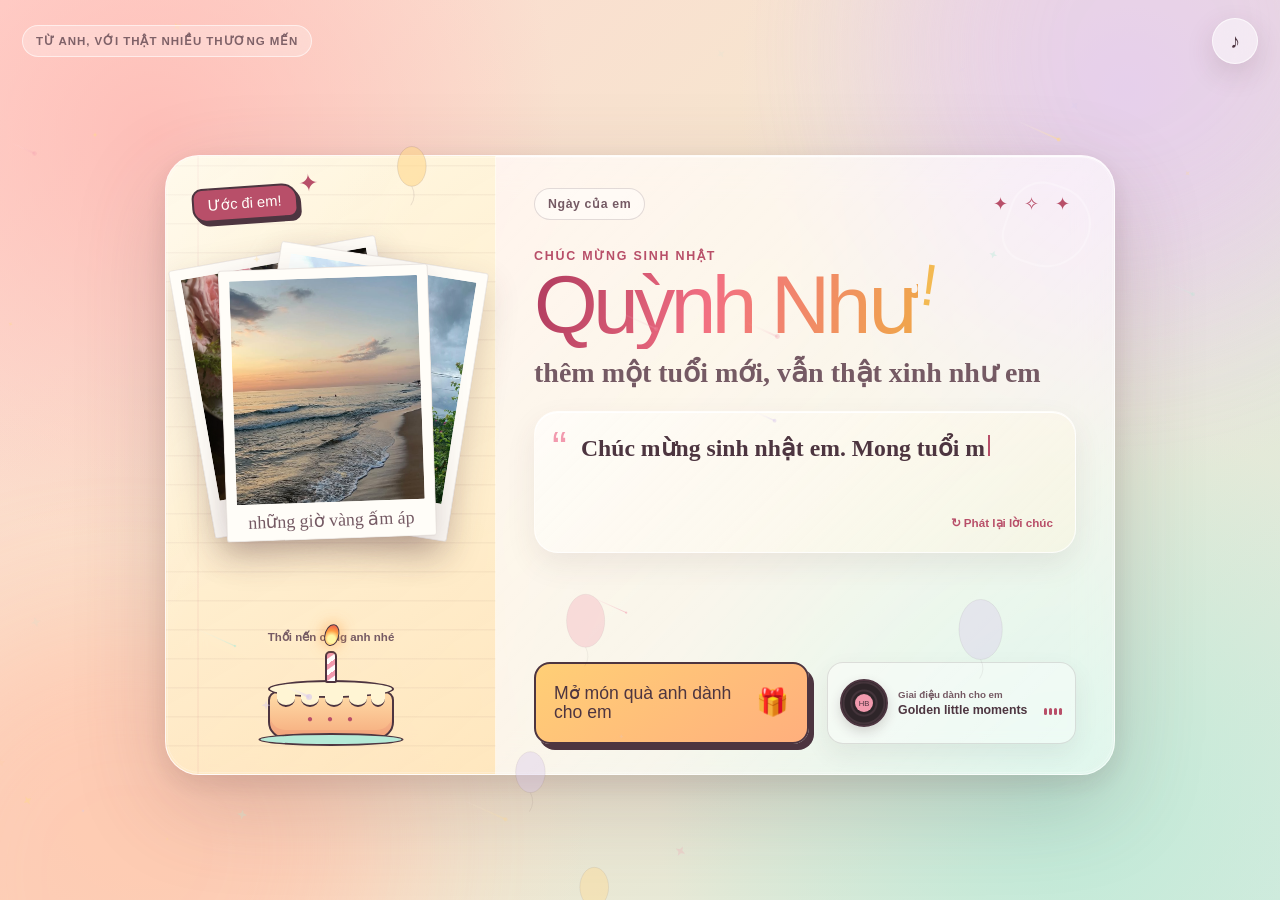
==== commit d93d694c: "fix: unify birthday card voice" ====
--- a/birthday.html
+++ b/birthday.html
@@ -4,8 +4,8 @@
   <meta charset="UTF-8">
   <meta name="viewport" content="width=device-width, initial-scale=1.0">
   <meta name="theme-color" content="#fff3d6">
-  <meta name="description" content="Một tấm thiệp sinh nhật tương tác dành cho người thật đặc biệt.">
-  <title>A little birthday magic</title>
+  <meta name="description" content="Một tấm thiệp sinh nhật tương tác anh dành cho em.">
+  <title>Điều ngọt ngào anh dành cho em</title>
   <link rel="preconnect" href="https://fonts.googleapis.com">
   <link rel="preconnect" href="https://fonts.gstatic.com" crossorigin>
   <link href="https://fonts.googleapis.com/css2?family=Caveat:wght@500;600;700&family=Madimi+One&family=Outfit:wght@400;500;600;700&display=swap" rel="stylesheet">
@@ -14,9 +14,9 @@
 <body>
   <canvas id="celebration-canvas" aria-hidden="true"></canvas>
 
-  <header class="page-tools" aria-label="Birthday card controls">
-    <p class="tiny-note">Made with warm wishes</p>
-    <button class="icon-button" id="sound-toggle" type="button" aria-label="Mute sounds" aria-pressed="false">
+  <header class="page-tools" aria-label="Điều khiển thiệp sinh nhật">
+    <p class="tiny-note">Từ anh, với thật nhiều thương mến</p>
+    <button class="icon-button" id="sound-toggle" type="button" aria-label="Tắt âm thanh" aria-pressed="false">
       <span class="sound-on" aria-hidden="true">♪</span>
       <span class="sound-off" aria-hidden="true">×</span>
     </button>
@@ -24,18 +24,18 @@
 
   <main class="birthday-page" aria-labelledby="birthday-title">
     <article class="birthday-card" id="birthday-card">
-      <section class="memory-lane" aria-label="Birthday memories">
+      <section class="memory-lane" aria-label="Những kỷ niệm của em">
         <div class="sticker-wrap" aria-hidden="true">
-          <span class="retro-sticker">Make a wish!</span>
+          <span class="retro-sticker">Ước đi em!</span>
           <span class="sticker-spark">✦</span>
         </div>
 
-        <button class="polaroid-stack" id="polaroid-stack" type="button" aria-label="Fan out the memory photos" aria-expanded="false"></button>
+        <button class="polaroid-stack" id="polaroid-stack" type="button" aria-label="Xòe những tấm ảnh kỷ niệm của em" aria-expanded="false"></button>
 
         <div class="cake-zone">
-          <p class="cake-hint">Chạm vào nến để thổi nhé</p>
+          <p class="cake-hint">Thổi nến cùng anh nhé</p>
           <button class="cake-button" id="cake-button" type="button" aria-pressed="false">
-            <span class="sr-only">Thổi tắt nến sinh nhật</span>
+            <span class="sr-only">Thổi tắt nến sinh nhật cùng anh</span>
             <span class="cake" aria-hidden="true">
               <span class="candle"><span class="flame"></span><span class="smoke"></span></span>
               <span class="cake-top"><i></i><i></i><i></i><i></i><i></i></span>
@@ -46,16 +46,16 @@
         </div>
       </section>
 
-      <section class="message-lane" aria-label="Birthday message">
+      <section class="message-lane" aria-label="Lời chúc anh dành cho em">
         <div class="message-topline">
-          <span class="date-chip" id="birthday-date">Your special day</span>
+          <span class="date-chip" id="birthday-date">Ngày của em</span>
           <span class="mini-stars" aria-hidden="true">✦ ✧ ✦</span>
         </div>
 
         <header class="birthday-heading">
-          <p class="birthday-kicker">A very happy birthday to</p>
-          <h1 id="birthday-title"><span id="recipient-name">Someone Special</span><span class="title-burst" aria-hidden="true">!</span></h1>
-          <p class="birthday-meta" id="birthday-meta">thêm một tuổi mới thật xinh</p>
+          <p class="birthday-kicker">Chúc mừng sinh nhật</p>
+          <h1 id="birthday-title"><span id="recipient-name">Quỳnh Như</span><span class="title-burst" aria-hidden="true">!</span></h1>
+          <p class="birthday-meta" id="birthday-meta">thêm một tuổi mới, vẫn thật xinh như em</p>
         </header>
 
         <section class="wish-box" aria-label="Birthday wish">
@@ -68,15 +68,15 @@
 
         <div class="party-actions">
           <button class="surprise-button" id="surprise-button" type="button">
-            <span>Tap to open surprise</span>
+            <span>Mở món quà anh dành cho em</span>
             <span aria-hidden="true">🎁</span>
           </button>
 
-          <section class="vinyl-player" aria-label="Birthday soundtrack">
-            <button class="vinyl-button" id="vinyl-toggle" type="button" aria-label="Play birthday soundtrack" aria-pressed="false">
+          <section class="vinyl-player" aria-label="Giai điệu sinh nhật của em">
+            <button class="vinyl-button" id="vinyl-toggle" type="button" aria-label="Phát giai điệu sinh nhật" aria-pressed="false">
               <span class="vinyl" aria-hidden="true"><span class="vinyl-label">HB</span></span>
               <span class="track-info">
-                <small>Birthday soundtrack</small>
+                <small>Giai điệu dành cho em</small>
                 <strong id="music-title">Golden little moments</strong>
               </span>
               <span class="equalizer" aria-hidden="true"><i></i><i></i><i></i><i></i></span>
@@ -90,8 +90,8 @@
 
   <dialog class="surprise-dialog" id="envelope-dialog" aria-labelledby="secret-title">
     <div class="dialog-shell">
-      <button class="dialog-close" id="close-surprise" type="button" aria-label="Close surprise">×</button>
-      <p class="dialog-kicker">A tiny secret for you</p>
+      <button class="dialog-close" id="close-surprise" type="button" aria-label="Đóng thư">×</button>
+      <p class="dialog-kicker">Một điều bí mật từ anh</p>
       <h2 id="secret-title">Có thư anh gửi em nè!</h2>
       <button class="envelope" id="envelope" type="button" aria-expanded="false">
         <span class="envelope-back" aria-hidden="true"></span>
@@ -108,7 +108,7 @@
     </div>
   </dialog>
 
-  <noscript>Thiệp cần JavaScript để mở các điều bất ngờ.</noscript>
+  <noscript>Thiệp cần JavaScript để em mở những điều bất ngờ anh chuẩn bị.</noscript>
   <script type="module" src="birthday.js"></script>
 </body>
 </html>
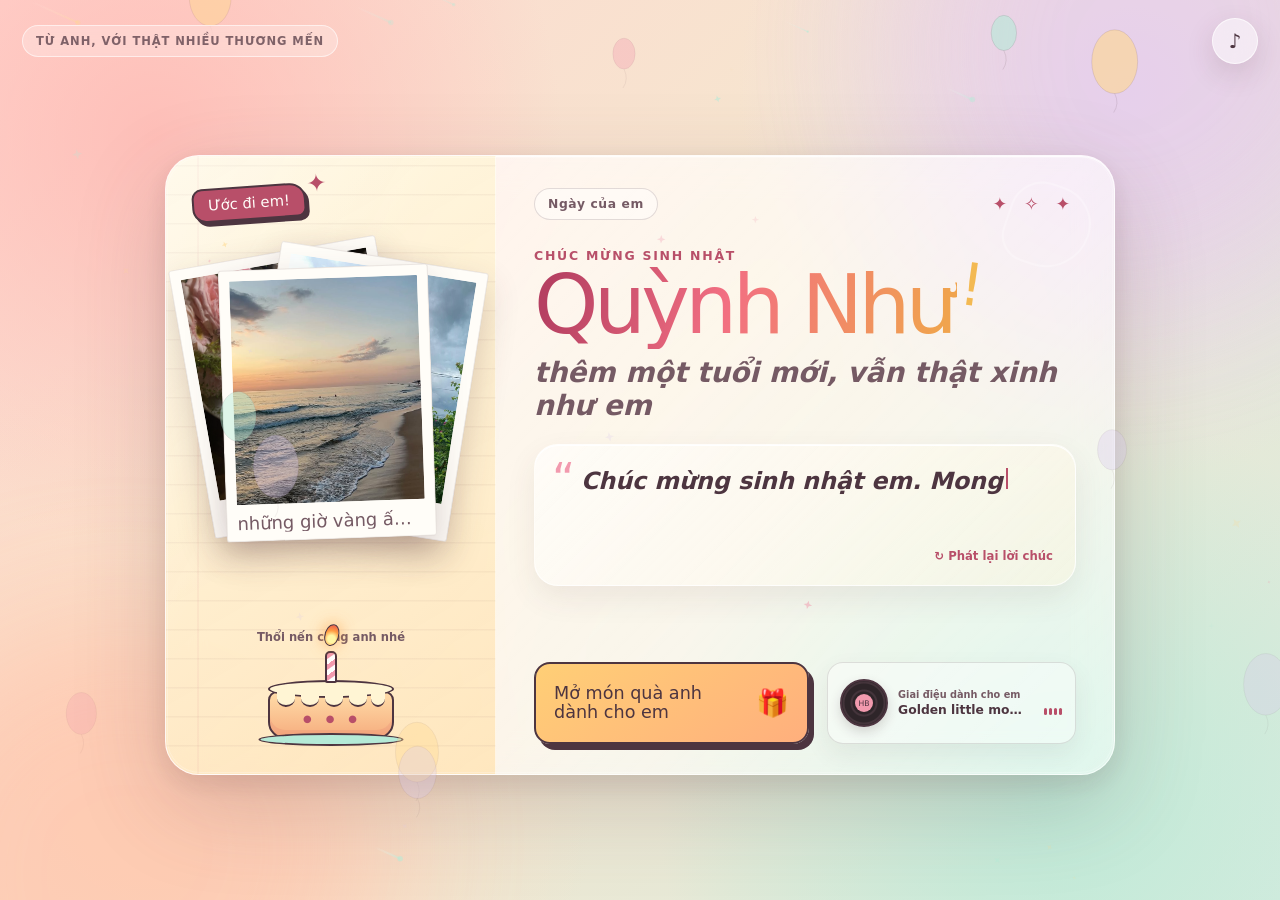
==== commit 99cfdeb4: "fix Vietnamese typography on birthday card" ====
--- a/birthday.html
+++ b/birthday.html
@@ -6,9 +6,6 @@
   <meta name="theme-color" content="#fff3d6">
   <meta name="description" content="Một tấm thiệp sinh nhật tương tác anh dành cho em.">
   <title>Điều ngọt ngào anh dành cho em</title>
-  <link rel="preconnect" href="https://fonts.googleapis.com">
-  <link rel="preconnect" href="https://fonts.gstatic.com" crossorigin>
-  <link href="https://fonts.googleapis.com/css2?family=Caveat:wght@500;600;700&family=Madimi+One&family=Outfit:wght@400;500;600;700&display=swap" rel="stylesheet">
   <link rel="stylesheet" href="birthday.css">
 </head>
 <body>
@@ -93,7 +90,7 @@
       <button class="dialog-close" id="close-surprise" type="button" aria-label="Đóng thư">×</button>
       <p class="dialog-kicker">Một điều bí mật từ anh</p>
       <h2 id="secret-title">Có thư anh gửi em nè!</h2>
-      <button class="envelope" id="envelope" type="button" aria-expanded="false">
+      <button class="envelope" id="envelope" type="button" aria-expanded="false" aria-label="Mở lá thư bí mật">
         <span class="envelope-back" aria-hidden="true"></span>
         <span class="letter">
           <strong id="letter-greeting">Quỳnh Như à,</strong>
@@ -104,7 +101,7 @@
         <span class="envelope-flap" aria-hidden="true"></span>
         <span class="wax-seal" aria-hidden="true">♡</span>
       </button>
-      <p class="envelope-hint">Chạm vào phong bì để mở thư</p>
+      <p class="envelope-hint" id="envelope-hint">Chạm vào phong bì để mở thư</p>
     </div>
   </dialog>
 
--- a/birthday.css
+++ b/birthday.css
@@ -20,9 +20,9 @@
   --radius-card: 34px;
   --radius-panel: 24px;
   --radius-control: 16px;
-  --font-display: 'Madimi One', 'Trebuchet MS', sans-serif;
-  --font-body: 'Outfit', 'Trebuchet MS', sans-serif;
-  --font-hand: 'Caveat', 'Segoe Print', cursive;
+  --font-display: system-ui, -apple-system, BlinkMacSystemFont, 'Segoe UI', sans-serif;
+  --font-body: system-ui, -apple-system, BlinkMacSystemFont, 'Segoe UI', sans-serif;
+  --font-hand: system-ui, -apple-system, BlinkMacSystemFont, 'Segoe UI', sans-serif;
 }
 
 * {
@@ -617,6 +617,7 @@
   font-family: var(--font-hand);
   font-size: clamp(1.35rem, 2.5vw, 1.75rem);
   font-weight: 600;
+  font-style: italic;
 }
 
 .wish-box {
@@ -651,6 +652,7 @@
   font-family: var(--font-hand);
   font-size: clamp(1.18rem, 2.2vw, 1.48rem);
   font-weight: 600;
+  font-style: italic;
   line-height: 1.28;
 }
 
@@ -941,14 +943,25 @@
 .envelope {
   position: relative;
   z-index: 2;
-  width: min(400px, 88vw);
-  height: 285px;
+  width: min(400px, calc(100vw - 60px));
+  height: 330px;
   margin-top: 14px;
   padding: 0;
   border: 0;
   cursor: pointer;
   background: transparent;
   perspective: 1000px;
+}
+
+.envelope:focus-visible {
+  outline: none;
+}
+
+.envelope:focus-visible .wax-seal {
+  box-shadow:
+    0 4px 0 rgb(93 43 57 / 40%),
+    0 0 0 4px #fffaf0,
+    0 0 0 7px var(--color-berry);
 }
 
 .envelope-back,
@@ -1006,44 +1019,57 @@
 
 .letter {
   position: absolute;
-  right: 28px;
-  bottom: 24px;
-  left: 28px;
+  right: clamp(14px, 4vw, 24px);
+  bottom: 18px;
+  left: clamp(14px, 4vw, 24px);
   z-index: 3;
   display: flex;
-  height: 226px;
-  padding: 25px 27px 20px;
+  height: 305px;
+  padding: 22px clamp(16px, 4vw, 24px) 18px;
   align-items: flex-start;
   flex-direction: column;
   border: 1px solid rgb(111 78 68 / 18%);
   border-radius: 7px;
   color: var(--color-cocoa);
   text-align: left;
+  visibility: hidden;
+  overflow: hidden;
   background:
     repeating-linear-gradient(0deg, transparent 0 27px, rgb(122 101 91 / 8%) 28px 29px),
     #fffaf0;
   box-shadow: 0 6px 24px rgb(76 49 55 / 18%);
-  transition: transform .85s cubic-bezier(.2, .8, .2, 1);
+  opacity: 0;
+  transform: translateY(82px) scale(.97);
+  transform-origin: 50% 100%;
+  transition:
+    transform .85s cubic-bezier(.2, .8, .2, 1),
+    opacity .18s ease,
+    visibility 0s .8s,
+    z-index 0s .28s;
 }
 
 .letter strong {
   font-family: var(--font-hand);
-  font-size: 1.35rem;
+  font-size: 1.18rem;
+  font-style: italic;
+  line-height: 1.25;
 }
 
 .letter span {
-  margin-top: 7px;
-  font-family: var(--font-hand);
-  font-size: clamp(1.05rem, 3.2vw, 1.28rem);
-  font-weight: 600;
-  line-height: 1.2;
+  margin-top: 9px;
+  font-family: var(--font-body);
+  font-size: clamp(.88rem, 2.3vw, .98rem);
+  font-weight: 500;
+  line-height: 1.48;
 }
 
 .letter em {
   margin: auto 0 0 auto;
   color: var(--color-berry);
   font-family: var(--font-hand);
-  font-size: 1.05rem;
+  font-size: .94rem;
+  font-weight: 650;
+  line-height: 1.35;
 }
 
 .envelope.is-open .envelope-flap {
@@ -1053,7 +1079,22 @@
 }
 
 .envelope.is-open .letter {
-  transform: translateY(-94px);
+  z-index: 6;
+  visibility: visible;
+  overflow-y: auto;
+  opacity: 1;
+  transform: translateY(-12px) scale(1);
+  transition:
+    transform .85s cubic-bezier(.2, .8, .2, 1),
+    opacity .24s ease .2s,
+    visibility 0s .2s,
+    z-index 0s .34s;
+}
+
+.envelope.is-open:focus-visible .letter {
+  box-shadow:
+    0 0 0 3px var(--color-berry),
+    0 8px 28px rgb(76 49 55 / 20%);
 }
 
 .envelope.is-open .wax-seal {
@@ -1190,8 +1231,7 @@
   }
 
   .envelope {
-    width: min(400px, 86vw);
-    transform: scale(.9);
+    width: min(400px, calc(100vw - 54px));
   }
 }
 
@@ -1233,7 +1273,15 @@
 
   .envelope {
     margin-top: -2px;
-    transform: scale(.82);
+  }
+
+  .letter {
+    padding: 19px 16px 16px;
+  }
+
+  .letter span {
+    font-size: .84rem;
+    line-height: 1.43;
   }
 
   .envelope-hint {
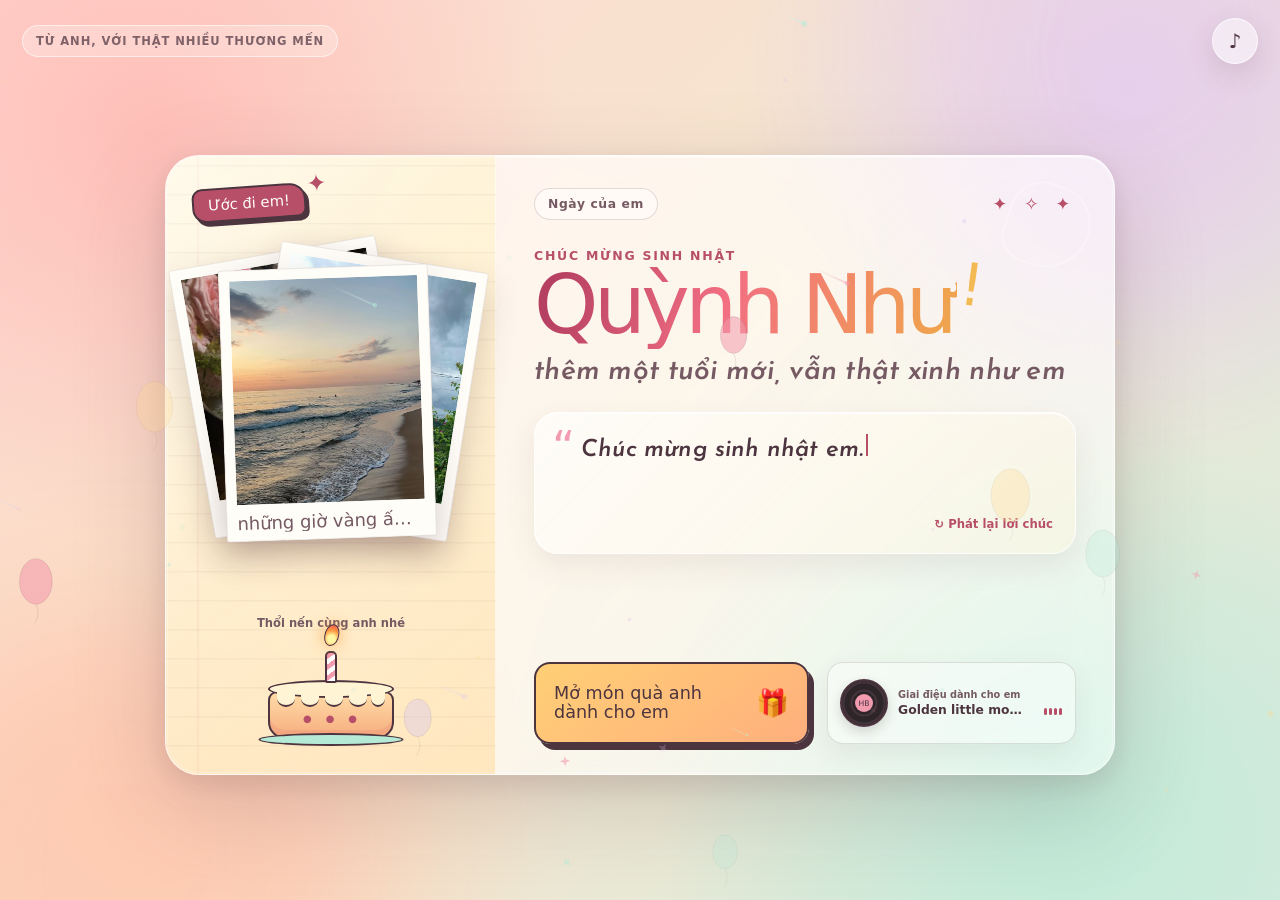
==== commit e2189cd1: "refine birthday message typography" ====
--- a/birthday.html
+++ b/birthday.html
@@ -6,6 +6,9 @@
   <meta name="theme-color" content="#fff3d6">
   <meta name="description" content="Một tấm thiệp sinh nhật tương tác anh dành cho em.">
   <title>Điều ngọt ngào anh dành cho em</title>
+  <link rel="preconnect" href="https://fonts.googleapis.com">
+  <link rel="preconnect" href="https://fonts.gstatic.com" crossorigin>
+  <link href="https://fonts.googleapis.com/css2?family=Josefin+Sans:ital,wght@0,100..700;1,100..700&display=swap" rel="stylesheet">
   <link rel="stylesheet" href="birthday.css">
 </head>
 <body>
--- a/birthday.css
+++ b/birthday.css
@@ -23,6 +23,7 @@
   --font-display: system-ui, -apple-system, BlinkMacSystemFont, 'Segoe UI', sans-serif;
   --font-body: system-ui, -apple-system, BlinkMacSystemFont, 'Segoe UI', sans-serif;
   --font-hand: system-ui, -apple-system, BlinkMacSystemFont, 'Segoe UI', sans-serif;
+  --font-message: 'Josefin Sans', system-ui, -apple-system, BlinkMacSystemFont, 'Segoe UI', sans-serif;
 }
 
 * {
@@ -381,6 +382,7 @@
   color: var(--color-cocoa-soft);
   font-size: .72rem;
   font-weight: 600;
+  transform: translateY(-14px);
 }
 
 .cake-button {
@@ -614,10 +616,12 @@
 .birthday-meta {
   margin: 7px 0 0;
   color: var(--color-cocoa-soft);
-  font-family: var(--font-hand);
+  font-family: var(--font-message);
   font-size: clamp(1.35rem, 2.5vw, 1.75rem);
   font-weight: 600;
   font-style: italic;
+  letter-spacing: .01em;
+  line-height: 1.2;
 }
 
 .wish-box {
@@ -649,11 +653,12 @@
   min-height: 60px;
   margin: 0;
   color: var(--color-cocoa);
-  font-family: var(--font-hand);
+  font-family: var(--font-message);
   font-size: clamp(1.18rem, 2.2vw, 1.48rem);
   font-weight: 600;
   font-style: italic;
-  line-height: 1.28;
+  letter-spacing: .008em;
+  line-height: 1.36;
 }
 
 #wish-text.is-typing::after {
